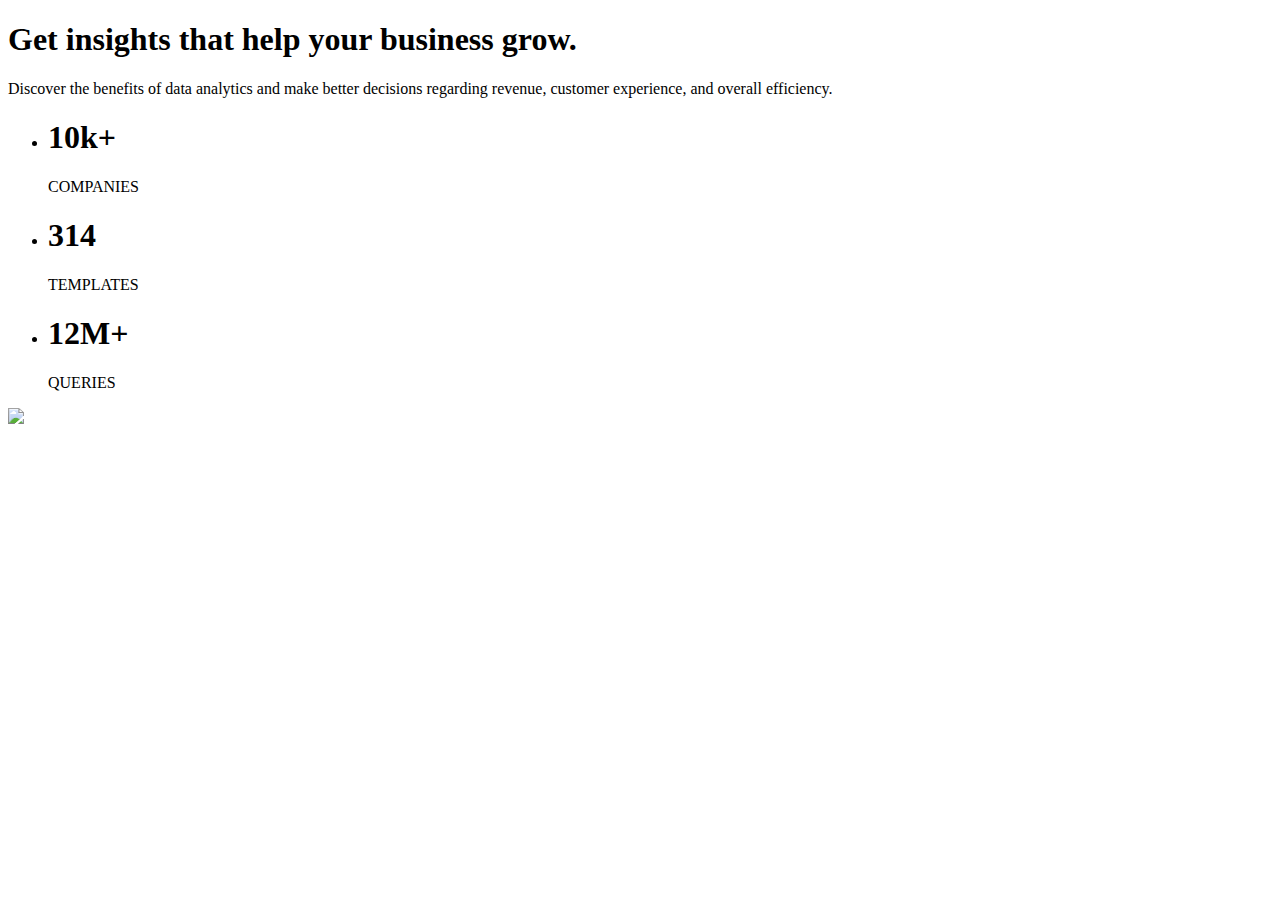
==== Challenge-4/index.html @ 2358c1fb "HTML Structure" ====
<!DOCTYPE html>
<html lang="en">
<head>
    <meta charset="UTF-8">
    <meta http-equiv="X-UA-Compatible" content="IE=edge">
    <meta name="viewport" content="width=device-width, initial-scale=1.0">
    <title>Challenge#4|Front-end Mentor</title>
    <link rel="icon" href="images/favicon-32x32.png" sizes="32x32" type="image/png">
    <link rel="stylesheet" href="styles/styles.css">
    <link rel="stylesheet" href="styles/media.css">
</head>
<body>
    <div class="container">
        <section class="main">
            <div class="info">
                <div><h1>Get <span>insights</span> that help your business grow.</h1></div>
                <div><p>Discover the benefits of data analytics and make better decisions regarding revenue, customer 
                    experience, and overall efficiency.</p></div>
            </div>

            <div class="value">
                <ul>
                    <li><h1>10k+</h1><p>COMPANIES</p></li>
                    <li><h1>314</h1><p>TEMPLATES</p></li>
                    <li><h1>12M+</h1><p>QUERIES</p></li>
                </ul>
            </div>
        </section>

        <section class="image">

            <div class="over"></div><img src="images/image-header-desktop.jpg">
           
        </section>

    </div>
    
</body>
</html>
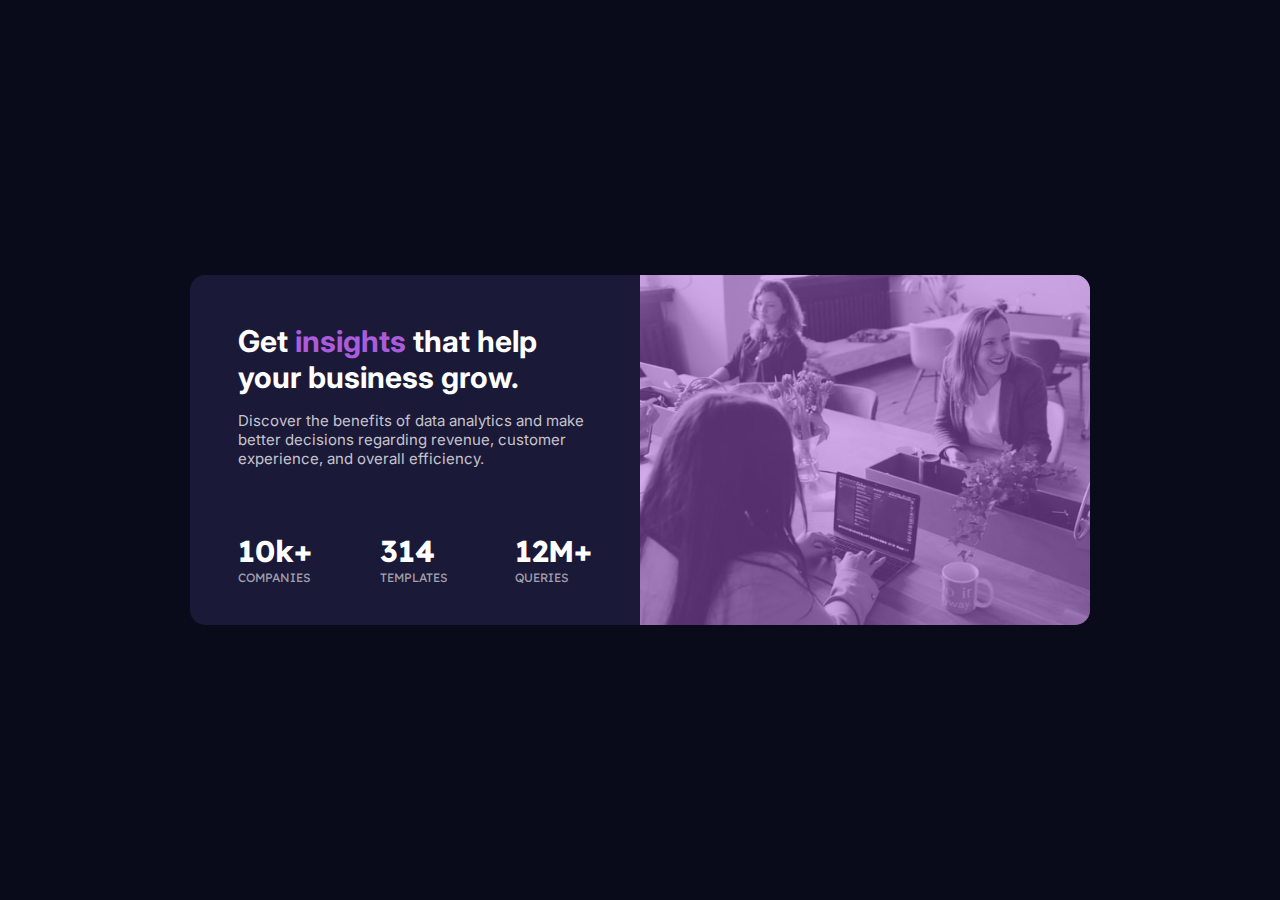
==== commit 9563be69: "Fixed CSS BUG" ====
--- a/Challenge-4/index.html
+++ b/Challenge-4/index.html
@@ -6,7 +6,7 @@
     <meta name="viewport" content="width=device-width, initial-scale=1.0">
     <title>Challenge#4|Front-end Mentor</title>
     <link rel="icon" href="images/favicon-32x32.png" sizes="32x32" type="image/png">
-    <link rel="stylesheet" href="styles/styles.css">
+    <link rel="stylesheet" href="styles/style.css">
     <link rel="stylesheet" href="styles/media.css">
 </head>
 <body>
--- a/Challenge-4/styles/style.css
+++ b/Challenge-4/styles/style.css
@@ -0,0 +1,118 @@
+@import url('https://fonts.googleapis.com/css2?family=Inter:wght@400;700&display=swap');
+@import url('https://fonts.googleapis.com/css2?family=Lexend+Deca&display=swap');
+:root{
+    --main-background:hsl(233, 47%, 7%);
+    --card-background: hsl(244, 38%, 16%);
+    --span: hsl(277, 64%, 61%);
+    --main-paragraph:hsla(0, 0%, 100%, 0.75);
+    --stat-headings:hsla(0, 0%, 100%, 0.6);
+} 
+
+*{
+    padding: 0;
+    margin: 0;
+    box-sizing: border-box;
+}
+
+body{
+    display: flex;
+    height: 100vh;
+    align-items: center;
+    justify-content: center;
+    background-color: var(--main-background);
+}
+
+
+.container{
+    border-radius: 15px;
+}
+
+.container{
+    display: flex;
+    justify-content: center;
+    align-items: center;
+    flex-direction: row;
+    width: 900px;
+    height: 350px;
+    background-color: var(--card-background);
+}
+
+.image{
+    position: relative;
+    height: 100%;
+    width: 50%;
+}
+.image img{
+    border-radius: 0 15px 15px 0;
+    width: 100%;
+    height: 100%;
+}
+
+.over{
+    position: absolute;
+    display: flex;
+    opacity: 50%;
+    width: 100%;
+    height: 100%;
+    border-radius: 0%;
+    background-color: var(--span);
+    border-radius: 0 15px 15px 0;
+}
+.main{
+    height: 100%;
+    padding: 3rem;
+    display: flex;
+    width: 50%;
+    gap: 4rem;
+    flex-direction: column;
+}
+
+.info{
+    
+    display: flex;
+    flex-direction: column;
+    gap: 1rem;
+    font-family: 'Inter', sans-serif;
+}
+
+.info h1{
+    color: white;
+    font-size: 30px;
+}
+
+.info span{
+    color: var(--span);
+}
+
+.info p{
+    color: var(--main-paragraph);
+    font-size: 15px;
+}
+
+.value p{
+    color: var(--stat-headings);
+    font-size: 12px;
+}
+
+.value h1{
+    color: white;
+}
+.value ul{
+    display: flex;
+    align-items: center;
+    flex-direction: row;
+    justify-content: space-between;
+    font-family: 'Lexend Deca', sans-serif;
+    
+}
+
+.value li{
+    font-size: 15px;
+    list-style-type: none;
+}
+
+
+
+
+
+
